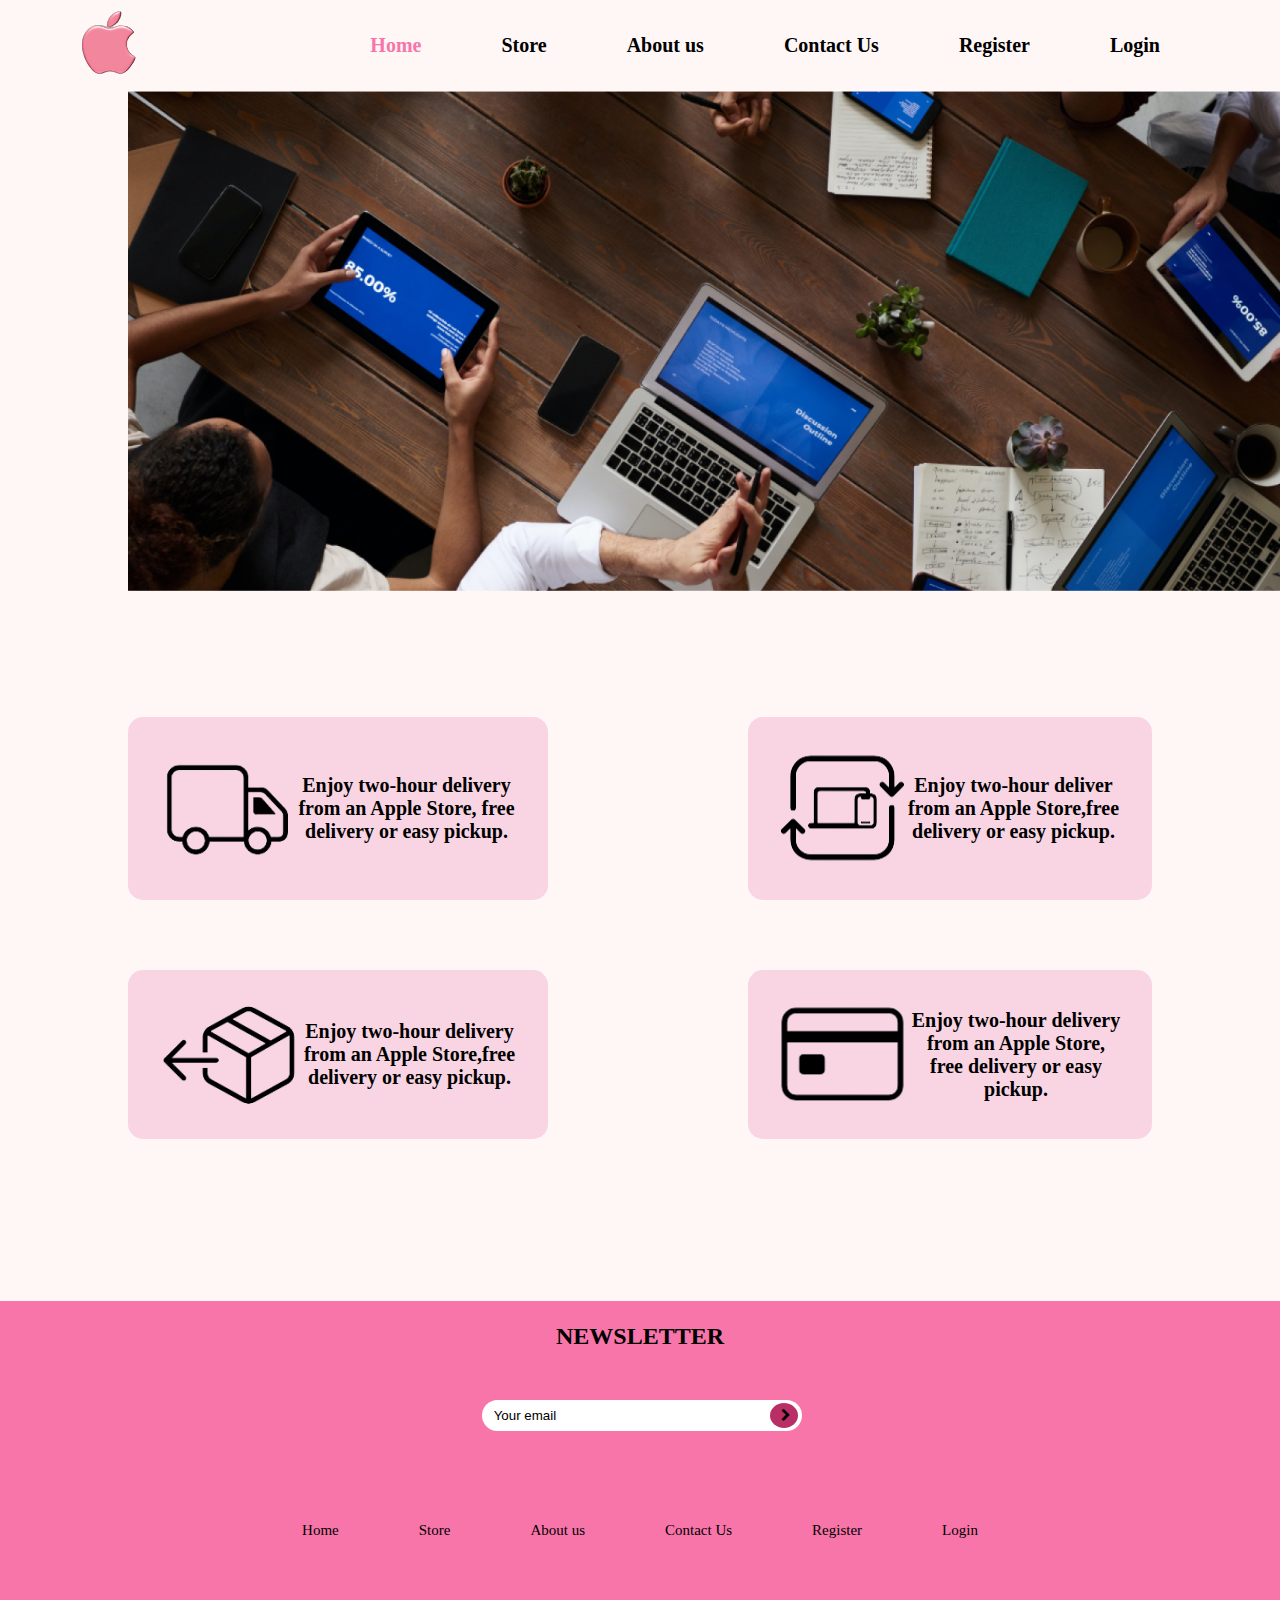
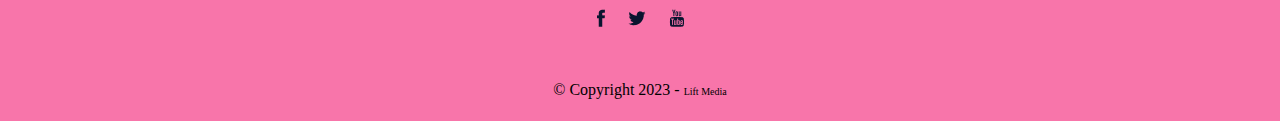
==== aboutus.html @ 432418b4 "created single product page and about us page" ====
<!DOCTYPE html>
<html lang="en">

<head>
    <meta charset="UTF-8">
    <meta name="viewport" content="width=device-width, initial-scale=1.0">
    <link rel="stylesheet" href="style.css">
    <link rel="stylesheet" href="plugins/font-awesome-4.7.0 (1)/font-awesome-4.7.0/css/font-awesome.min.css">
    <title>About Us</title>
</head>

<body>
    <div class="menu">
        <div class="logo">
            <img src="img/logoa-removebg-preview.png" alt="Apple logo">
        </div>
        <div class="linku">
            <ul>

                <li>
                    <a class="active" href="index.html">
                        Home
                    </a>
                </li>

                <li>
                    <a href="store.html">
                        Store
                    </a>
                </li>

                <li>
                    <a href="aboutus.html">
                        About us
                    </a>
                </li>

                <li>
                    <a href="#">
                        Contact Us
                    </a>
                </li>

                <li>
                    <a href="#">
                        Register
                    </a>
                </li>
                <li>
                    <a href="login.html">
                        Login
                    </a>
            </ul>
        </div>


    </div>


    <section class="aboutus_section">
        <div class="container">
            <div class="aboutusbanner">
                <img src="img/blog_1 1.png" alt="photo">
            </div>
            <div class="aboutusbanner">
                <h3></h3>

            </div>
        </div>

    </section>

    <section class="absection">
        <div class="container">
            <div class="abboxes">
                <div class="abbox">
                    <img src="img/icons/1-removebg-preview 1.png" alt="icon">
                    <p>Enjoy two-hour delivery from an Apple Store, free delivery or easy pickup.</p>
                </div>
                <div class="abbox">
                    <img src="img/icons/2-removebg-preview.png" alt="icon">
                    <p>Enjoy two-hour deliver from an Apple Store,free delivery or easy pickup.</p>
                </div>
                <div class="abbox">
                    <img src="img/icons/3-removebg-preview.png" alt="icon">
                    <p>Enjoy two-hour delivery from an Apple Store,free delivery or easy pickup.</p>
                </div>
                <div class="abbox">
                    <img src="img/icons/Screenshot_1-removebg-preview.png" alt="icon">
                    <p>Enjoy two-hour delivery from an Apple Store, free delivery or easy pickup.</p>
                </div>
            </div>
        </div>
    </section>

    <section class="footer_section">
        <div class="container">
            <div class="fcontent">
                <h2>NEWSLETTER</h2>
                <form class="newsletter_form">
                    <input type="text" placeholder="Your email">
                    <button class="end-btn"><i class="fa fa-chevron-right"></i></button>
                </form>

            </div>
        </div>
        <div class="navigation">

            <ul>

                <li>
                    <a class="active" href="#">
                        Home
                    </a>
                </li>

                <li>
                    <a href="store.html">
                        Store
                    </a>
                </li>

                <li>
                    <a href="#">
                        About us
                    </a>
                </li>

                <li>
                    <a href="#">
                        Contact Us
                    </a>
                </li>

                <li>
                    <a href="#">
                        Register
                    </a>
                </li>
                <li>
                    <a href="login.html">
                        Login
                    </a>
            </ul>
        </div>


        </div>

        <div class="footeric">
            <div class="footericon">
                <a href="www.facebook.com">
                    <img src="img/facebook.png" alt="facebook">
                </a>
            </div>
            <div class="footericon">
                <a href="www.twwiter.com">
                    <img src="img/Path.png" alt="twwiter">
                </a>
            </div>
            <div class="footericon">
                <a href="www.youtube.com">
                    <img src="img/Shape.png" alt="youtube">
                </a>
            </div>
        </div>

        <div class="footerc">
            <p>© Copyright 2023 - <Label> Lift Media</Label></p>
        </div>
        </div>
    </section>
</body>

</html>
---- style.css ----
* {
  margin: 0;
  padding: 0;
}

body {
  background-color: #fff6f6;
}

.boxes {
  display: flex;
  background-color: #ffdfdf;
  width: 100%;
  border-radius: 7px;
}

.loginft img {
  height: 400px;
  width: auto;
}

.container {
  width: 80%;
  margin: 0 auto;
}

.box {
  text-align: center;
  margin: auto;
}

.box h2 {
  margin-bottom: 40px;
}

.loginform input {
  border: 1px solid #f875aa;
  border-radius: 4px;
  width: 300px;
  padding: 8px;
  background-color: #ffdfdf;
  margin-top: 15px;
  display: flex;
  flex-direction: column;
}

.loginbuton button {
  border-radius: 4px;
  background-color: #f875aa;
  padding: 9px 30px;
  border: 1px solid #f875aa;
  margin-top: 30px;
}

.Login_section {
  padding-left: 150px;
  padding-right: 150px;
  margin-top: 50px;
}

::placeholder {
  color: black;
}

.menu {
  display: flex;
  justify-content: space-between;
  padding: 10px 80px;
}

.linku {
  display: flex;
  align-items: center;
  justify-content: right;
  width: 100%;
  text-decoration-line: none;
  color: black;
}

.linku ul {
  list-style: none;
  display: flex;
  text-decoration-line: none;
  color: black;
}

.linku a {
  text-decoration-line: none;
  color: black;
  margin-left: 40px;
  margin-right: 40px;
  font-size: 20px;
  font-weight: bold;
}

.linku a.active {
  color: #f875aa;
}

.homee {
  display: flex;
  margin-top: 90px;
}

.homecontent h2 {
  margin-bottom: 40px;
  text-align: left;
  font-size: 40px;
  font-weight: bold;
  font-family: Verdana, Geneva, Tahoma, sans-serif;
}

.homecontent {
  margin-right: 200px;
}

.homelogo img {
  height: 300px;
  width: auto;
  border-radius: 15px;
}

.homecontent p {
  font-size: 22px;
  font-family: "Times New Roman", Times, serif;
  margin-bottom: 30px;
}

.homebuttons .Pink {
  background-color: #f875aa;
  margin-left: 50px;
  padding: 10px 25px;
  border-radius: 4px;
  margin-right: 38px;
  background: transparent;
  border: 1px solid palevioletred;
}

.homebuttons .White {
  background-color: lightcoral;
  border-radius: 4px;
  padding: 10px 25px;
  border-color: #f875aa;
}

.homebuttons a:hover {
  text-decoration: underline;
  background-color: #f875aa;
  transition: 0.4s;
}

.homebanner {
  background-image: linear-gradient(rgba(0, 0, 0, 0.7), rgba(0, 0, 0, 0.7)),
    url(img/bannerfoto.jfif);
  position: relative;
  background-repeat: no-repeat;
  width: 100%;
  height: 400px;
  background-position: center;
  background-size: cover;
  margin-top: 122px;
  background-attachment: fixed;
}

.homebanner p {
  position: absolute;
  top: 50%;
  left: 50%;
  transform: translate(-50%, -50%);
  font-size: 25px;
  color: white;
}

.productboxes {
  display: grid;
  grid-template-columns: repeat(3, minmax(0, 1fr));
  gap: 100px;
}

.productbox {
  background-color: rgb(249, 213, 227);
  padding: 30px;
  margin-top: 40px;
  border-radius: 20px;
}
.productbox img {
  width: 100%;
  height: 150px;
  object-fit: contain;
}

.producttitle h3 {
  margin-top: 122px;
}

.producttitle {
  display: flex;
}
.producttitle .pinkt {
  color: #f875aa;
}

.pinkp {
  margin-bottom: 8px;
  color: #f875aa;
  margin-top: 20px;
}

.price {
  margin-top: 40px;
  margin-bottom: 15px;
}

.productbox a {
  text-decoration: none;
  color: unset;
}

.abcontent {
  margin-top: 122px;
}

.abboxes {
  display: grid;
  grid-template-columns: auto auto;
  justify-content: space-between;
  gap: 30px 200px;
}

.abbox {
  background-color: rgb(249, 213, 227);
  margin-bottom: 40px;
  border-radius: 15px;
  padding: 30px;
  display: flex;
  text-align: center;
  align-items: center;
}

.abcon {
  color: #f875aa;
  margin-bottom: 40px;
}

.abcontent {
  display: flex;
}

.abbox p {
  font-size: 20px;
  font-weight: bold;
}

.applesc_photo img {
  width: auto;
  height: 300px;
}

.applesc_container h2 {
  margin-top: 122px;
  margin-bottom: 25px;
}

.applesc_container p {
  font-size: 18px;
  margin-bottom: 25px;
}

.applesc_container {
  text-align: center;
}

.applesc_photo {
  text-align: center;
}

.ct_form input,
textarea {
  border: 1px solid #ba2e66;
  border-radius: 4px;
  width: 300px;
  padding: 8px;
  background-color: #fbf6f6;
  margin-top: 15px;
  display: flex;
  flex-direction: column;
}

.contact_form_icon {
  display: flex;
  justify-content: space-around;
}

.icon_box {
  display: flex;
  align-items: center;
  justify-content: right;
  margin-bottom: 23px;
}

.icon i {
  font-size: 32px;
  color: #f875aa;
}

.icon_info {
  margin-left: 27px;
}

.icon_info a {
  color: rgb(226, 152, 152);
}

.icon_info h3 {
  color: rgb(236, 79, 79);
}

.contactcc h3 {
  margin-top: 122px;
  margin-bottom: 70px;
  text-align: center;
}

.ct_form button {
  background-color: #f36ba1;
  margin-left: 50px;
  padding: 10px 46px;
  border-radius: 4px;
  margin-top: 35px;
  border: 1px solid palevioletred;
  float: right;
}

.fcontent {
  text-align: center;
}

.fcontent button {
  border-radius: 50%;
  background-color: #ba2e66;
  border: none;
  margin-left: -36px;
  cursor: pointer;
}

.fcontent h2 {
  margin-bottom: 50px;
}
.fa-chevron-right:before {
  text-align: center;
  padding: 18px 11px;
}

i.fa.fa-chevron-right {
  height: 25px;
  width: 28px;
  line-height: 25px;
}

.newsletter_form {
  margin: 0 auto;
}
.newsletter_form input {
  width: 30%;
  border-radius: 80px;
  padding: 8px 12px;
  border: none;
}

.footer_section {
  background-color: #f875aa;
  padding: 22px;
  margin-top: 122px;
}

.navigation {
  display: flex;
  justify-content: center;
}

.navigation ul {
  list-style: none;
  display: flex;
  text-decoration-line: none;
  color: black;
  margin-top: 90px;
}

.navigation a {
  text-decoration-line: none;
  color: black;
  margin-left: 40px;
  margin-right: 40px;
  font-size: 15px;
}

.footeric {
  display: flex;
  margin-top: 70px;
  justify-content: center;
  gap: 23px;
  align-items: center;
}

.footerc label {
  font-size: 10px;
}

.footerc {
  text-align: center;
  margin-top: 50px;
}

.aboutusbanner img {
  width: auto;
  height: 500px;
  margin-bottom: 122px;
}

.singleproduct_stuf {
  display: flex;
  align-items: center;
  justify-content: center;
  gap: 150px;
  margin-top: 80px;
}

.singleproduct_con {
  display: flex;
  justify-content: space-between;
}
.spcon {
  font-size: 21px;
}

.sncon {
  font-size: 20px;
  font-weight: bold;
}

hr {
  margin-bottom: 15px;
}

.singleproduct_ph {
  display: flex;
}

.singlecon h1 {
  font-weight: bold;
  margin-bottom: 40px;
  font-size: 37px;
}

.singleproduct_ph img {
  width: auto;
  height: 300px;
}

.storebanner {
  background-image: linear-gradient(rgba(0, 0, 0, 0.7), rgba(0, 0, 0, 0.7)),
    url(img/R304.jfif);
  position: relative;
  background-repeat: no-repeat;
  width: 100%;
  height: 400px;
  background-position: center;
  background-size: cover;

  background-attachment: fixed;
}

.prodsn {
  font-weight: bold;
  font-size: 22px;
}

.slide_img {
  display: none;
}

.slider{
  position: relative;
}
.next{
  position: absolute;
  top: 50%;
  right: 31px;
  color: white;
  font-size: 20px;
  cursor: pointer;
  background-color: rgb(236, 79, 79);
  border-radius: 50%;
  padding: 0px;
  width: 24px;
  height: 24px;
  text-align: center;
  line-height: 25px;
}
.prev{
  position: absolute;
  top: 50%;
  left: 31px;
  color: white;
  font-size: 20px;
  cursor: pointer;
  background-color: rgb(236, 79, 79);
  border-radius: 50%;
  padding: 0px;
  width: 24px;
  height: 24px;
  text-align: center;
  line-height: 25px;
}

.slide_img img{
  width: 100%;
  height: 350px;
  object-fit: contain;
}

.singleproductconbox, .slider{
  width: 50%;
}
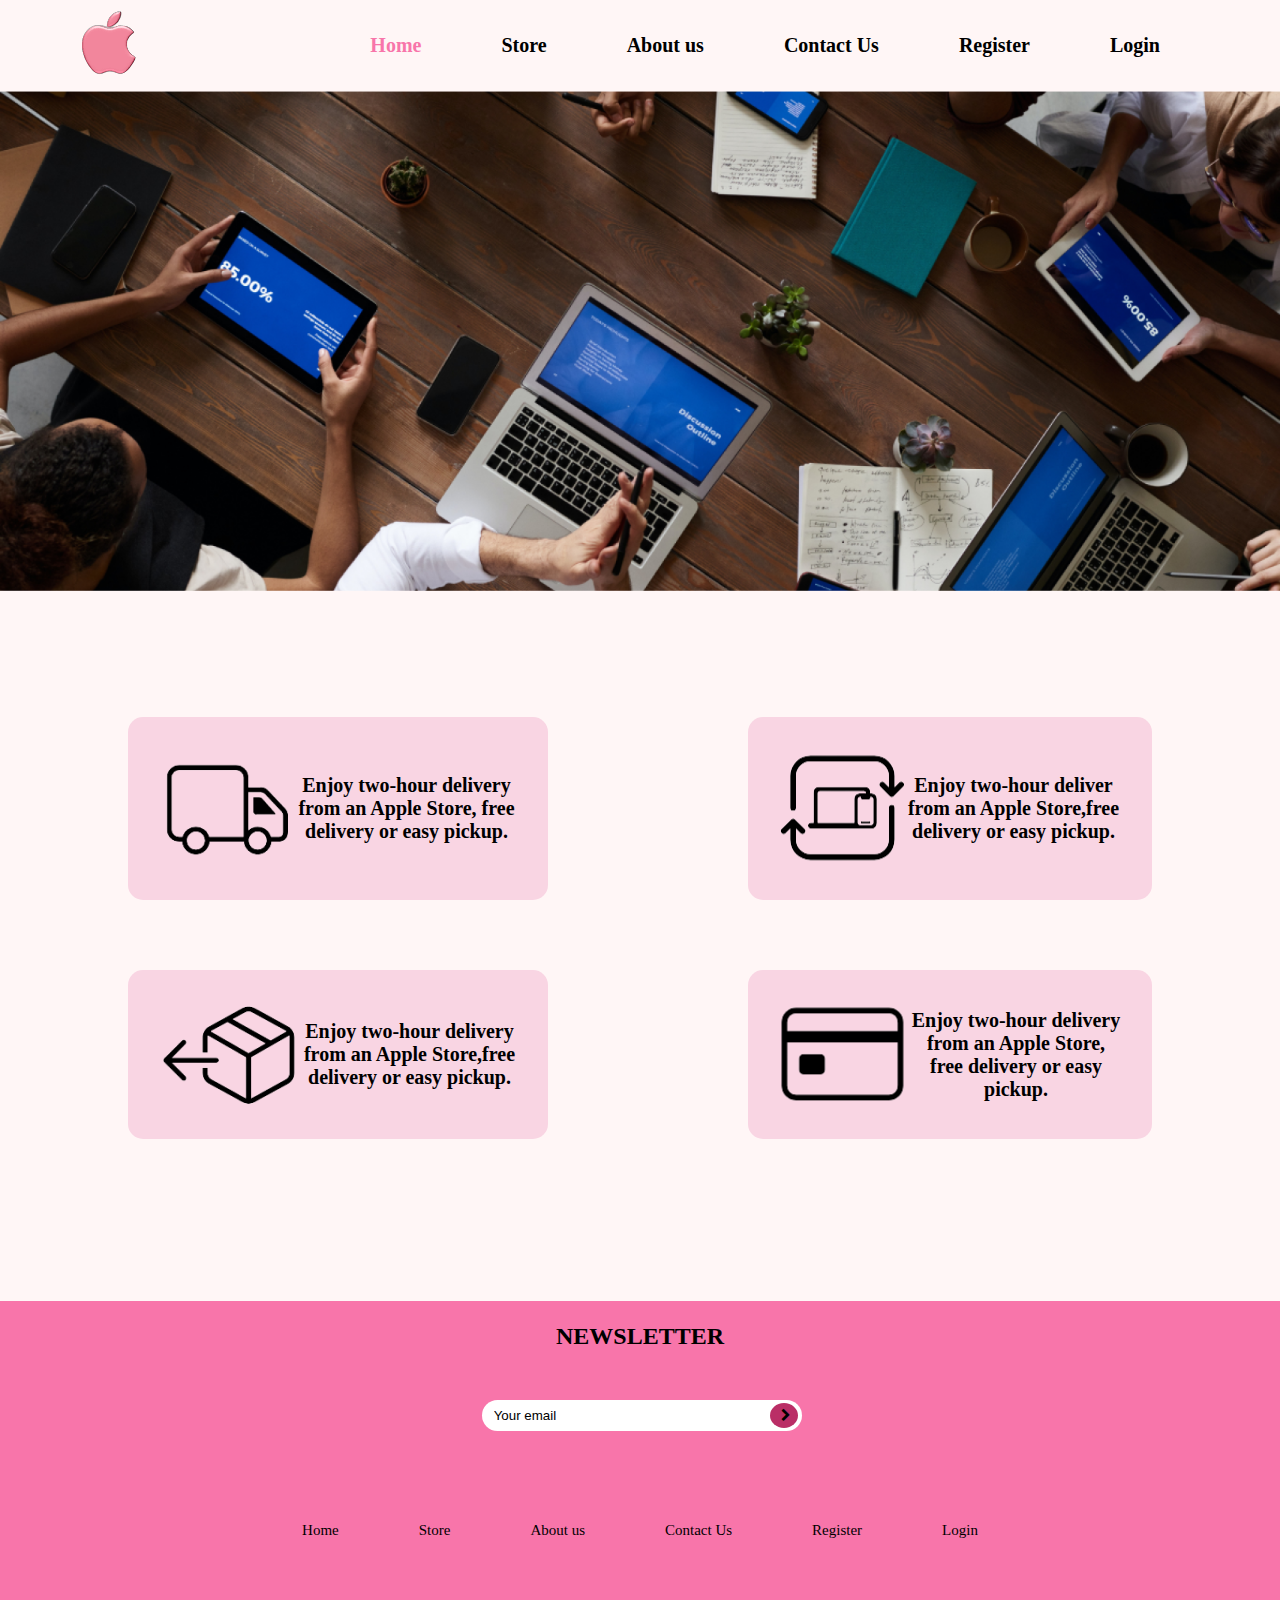
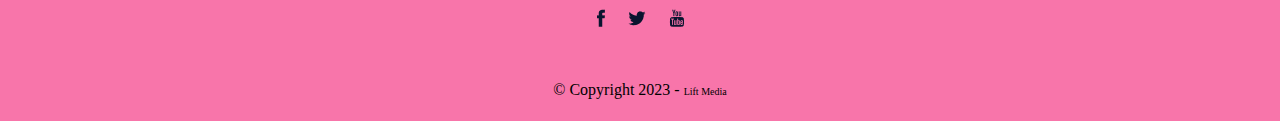
==== commit 0d0ba7a8: "made some small changes" ====
--- a/aboutus.html
+++ b/aboutus.html
@@ -58,10 +58,11 @@
 
 
     <section class="aboutus_section">
+        <div class="aboutusbanner">
+            <img src="img/blog_1 1.png" alt="photo">
+        </div>
         <div class="container">
-            <div class="aboutusbanner">
-                <img src="img/blog_1 1.png" alt="photo">
-            </div>
+           
             <div class="aboutusbanner">
                 <h3></h3>
 
--- a/style.css
+++ b/style.css
@@ -128,10 +128,8 @@
 
 .homebuttons .Pink {
   background-color: #f875aa;
-  margin-left: 50px;
   padding: 10px 25px;
   border-radius: 4px;
-  margin-right: 38px;
   background: transparent;
   border: 1px solid palevioletred;
 }
@@ -466,7 +464,6 @@
   height: 400px;
   background-position: center;
   background-size: cover;
-
   background-attachment: fixed;
 }
 
@@ -479,10 +476,10 @@
   display: none;
 }
 
-.slider{
+.slider {
   position: relative;
 }
-.next{
+.next {
   position: absolute;
   top: 50%;
   right: 31px;
@@ -497,7 +494,7 @@
   text-align: center;
   line-height: 25px;
 }
-.prev{
+.prev {
   position: absolute;
   top: 50%;
   left: 31px;
@@ -513,12 +510,33 @@
   line-height: 25px;
 }
 
-.slide_img img{
+.slide_img img {
   width: 100%;
   height: 350px;
   object-fit: contain;
 }
 
-.singleproductconbox, .slider{
+.singleproductconbox,
+.slider {
   width: 50%;
+}
+.singleproduct_button {
+  float: right;
+  margin-top: 30px;
+}
+.singleproduct_button a{
+  padding: 10px 25px;
+  border-radius: 4px;
+  background: #f36ba1aa;
+  border: 1px solid palevioletred;
+  cursor: pointer;
+  transition: 0.4s;
+}
+
+.singleproduct_button a:hover{
+  background: #f36ba1;
+}
+
+.aboutusbanner img{
+  width: 100%;
 }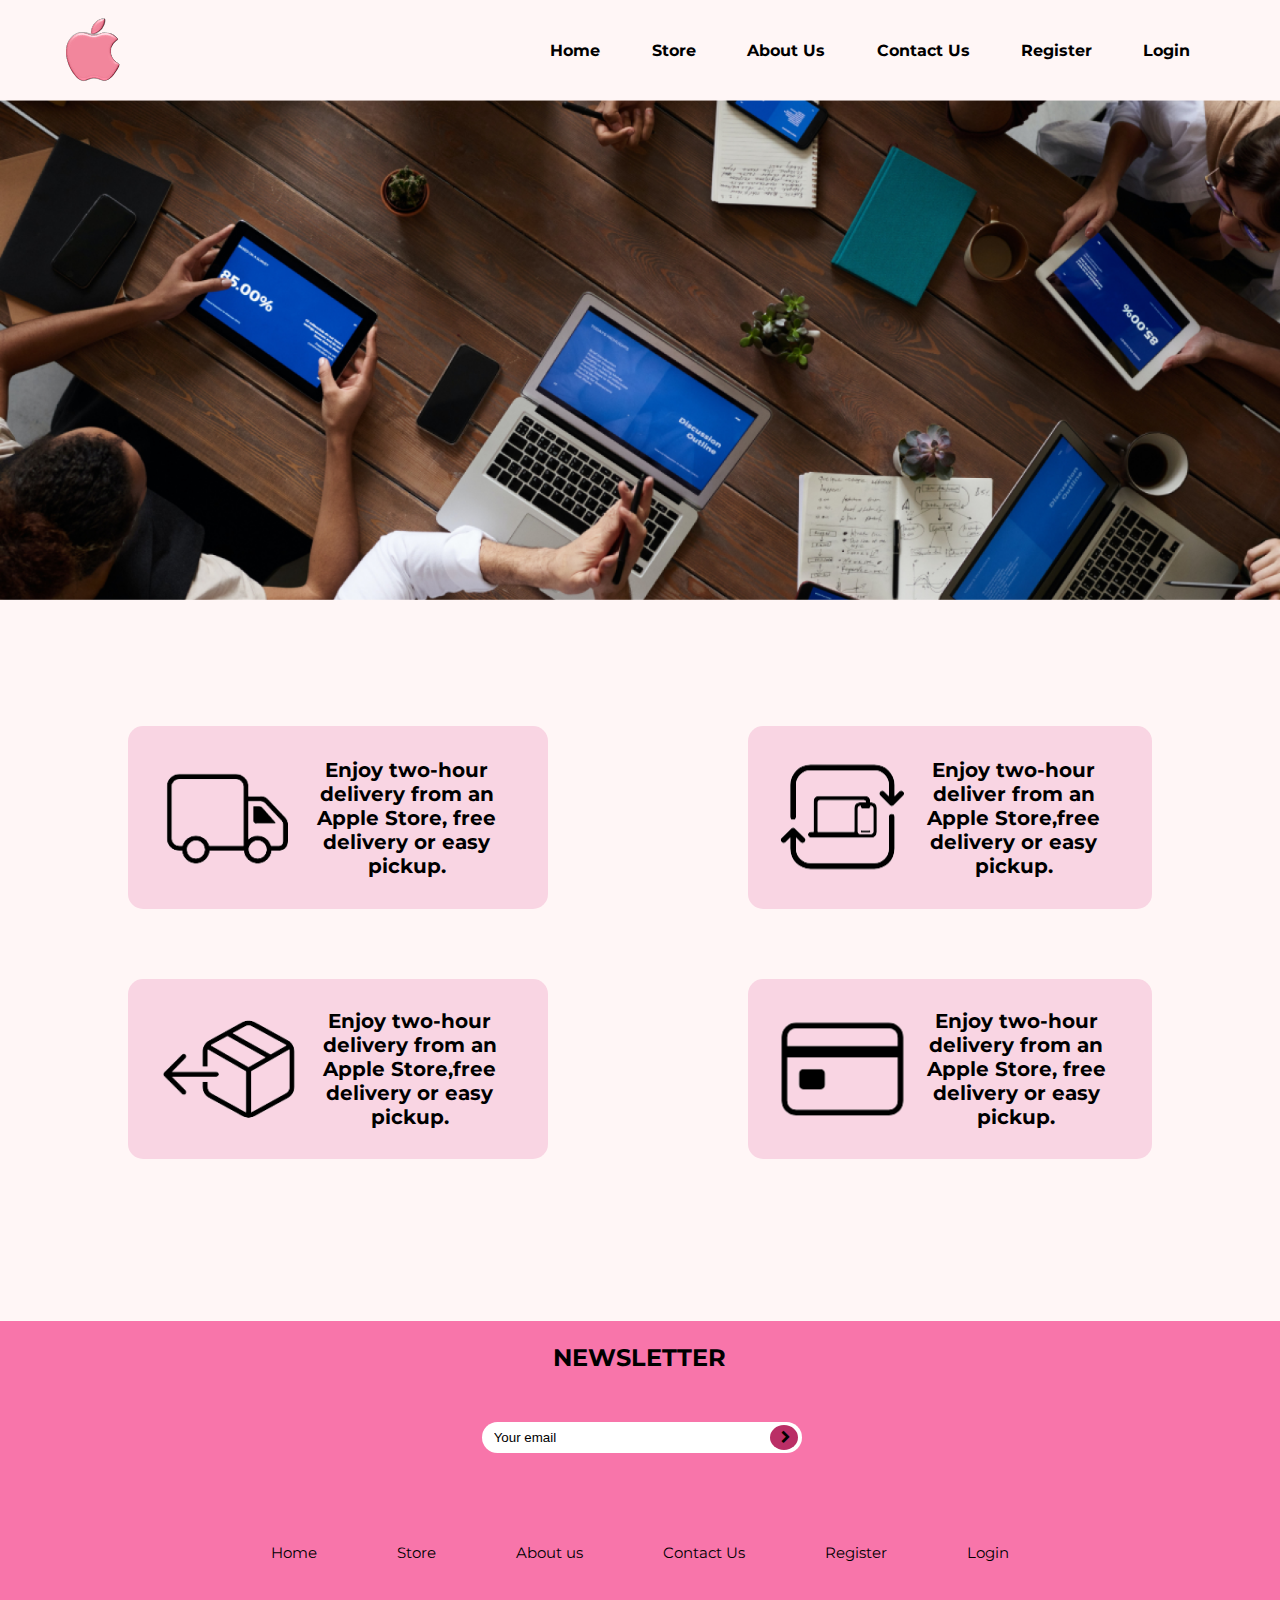
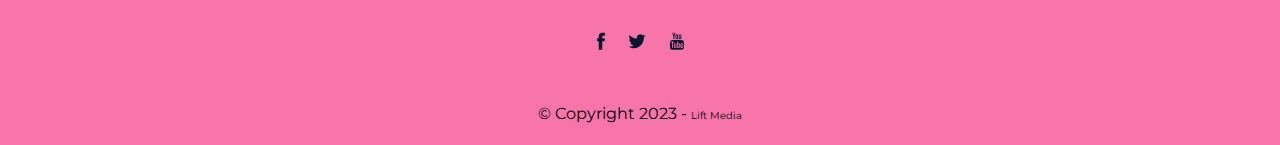
==== commit 5fc9d169: "more changes" ====
--- a/aboutus.html
+++ b/aboutus.html
@@ -10,51 +10,29 @@
 </head>
 
 <body>
-    <div class="menu">
-        <div class="logo">
-            <img src="img/logoa-removebg-preview.png" alt="Apple logo">
-        </div>
-        <div class="linku">
-            <ul>
-
-                <li>
-                    <a class="active" href="index.html">
-                        Home
-                    </a>
-                </li>
-
-                <li>
-                    <a href="store.html">
-                        Store
-                    </a>
-                </li>
-
-                <li>
-                    <a href="aboutus.html">
-                        About us
-                    </a>
-                </li>
-
-                <li>
-                    <a href="#">
-                        Contact Us
-                    </a>
-                </li>
-
-                <li>
-                    <a href="#">
-                        Register
-                    </a>
-                </li>
-                <li>
-                    <a href="login.html">
-                        Login
-                    </a>
-            </ul>
-        </div>
+    <nav class="underline_nav">
+        <input id="nav-toggle" type="checkbox">
+        <a href="index.html">
+            <div class="logo">
+                <img src="img/logoa-removebg-preview.png" alt="Apple logo">
+            </div>
+        </a>
+        <ul class="links">
+            <li><a href="index.html">Home</a></li>
+            <li><a href="store.html">Store</a></li>
+            <li><a href="aboutus.html">About Us</a></li>
+            <li><a href="contactus.html">Contact Us</a></li>
+            <li><a href="register.html">Register</a></li>
+            <li><a href="login.html">Login</a></li>
+        </ul>
 
 
-    </div>
+        <label for="nav-toggle" class="icon-burger">
+            <div class="line"></div>
+            <div class="line"></div>
+            <div class="line"></div>
+        </label>
+    </nav>
 
 
     <section class="aboutus_section">
--- a/style.css
+++ b/style.css
@@ -1,3 +1,4 @@
+@import url("https://fonts.googleapis.com/css2?family=Montserrat&display=swap");
 * {
   margin: 0;
   padding: 0;
@@ -5,6 +6,7 @@
 
 body {
   background-color: #fff6f6;
+  font-family: "Montserrat", sans-serif;
 }
 
 .boxes {
@@ -62,7 +64,105 @@
   color: black;
 }
 
-.menu {
+
+nav .logo a{
+  color: black ;
+  text-decoration: none;
+}
+nav .logo a:hover{
+  color: #272a2d !important;
+  text-decoration: none;
+}
+
+nav {
+    /* position: fixed; */
+    z-index: 10;
+    left: 0;
+    right: 0;
+    top: 0;
+    font-family: 'Montserrat', sans-serif;
+    padding: 0 5%;
+  height: 100px;
+  background-color: transparent;
+}
+nav .logo {
+    float: left;
+    width: 40%;
+    height: 100%;
+    display: flex;
+    align-items: center;
+    font-size: 24px;
+  color: #f5cb5c !important;
+  text-decoration: none;
+  /* margin-top: 2%; */
+}
+nav .logo strong{
+  margin-left: 6px;
+}
+nav .links {
+    float: right;
+    padding: 0;
+    margin: 0;
+    width: 60%;
+    height: 100%;
+    display: flex;
+    justify-content: space-around;
+    align-items: center;
+}
+nav .links li {
+    list-style: none;
+}
+nav .links a {
+    display: block;
+    padding: 1em;
+    font-size: 16px;
+    font-weight: bold;
+    color: black;
+    text-decoration: none;
+}
+#nav-toggle {
+    position: absolute;
+    top: -100px;
+}
+nav .icon-burger {
+    display: none;
+    position: absolute;
+    right: 5%;
+    top: 50%;
+    transform: translateY(-50%);
+}
+nav .icon-burger .line {
+    width: 30px;
+    height: 5px;
+    background-color: #e5e5e5;
+    margin: 5px;
+    border-radius: 3px;
+    transition: all .3s ease-in-out;
+}
+
+/* Line Under In Hover */
+nav.underline_nav ul li a {
+  position: relative;
+}
+nav.underline_nav ul li a:after {
+  position: absolute;
+  bottom: 0;
+  left: 0;
+  right: 0;
+  margin: auto;
+  width: 0%;
+  content: '.';
+  color: transparent;
+  background: #aaa;
+  height: 1px;
+}
+nav.underline_nav ul li a:hover:after {
+  width: 100%;
+}
+
+
+
+/* .menu {
   display: flex;
   justify-content: space-between;
   padding: 10px 80px;
@@ -95,7 +195,7 @@
 
 .linku a.active {
   color: #f875aa;
-}
+} */
 
 .homee {
   display: flex;
@@ -107,7 +207,6 @@
   text-align: left;
   font-size: 40px;
   font-weight: bold;
-  font-family: Verdana, Geneva, Tahoma, sans-serif;
 }
 
 .homecontent {
@@ -122,7 +221,6 @@
 
 .homecontent p {
   font-size: 22px;
-  font-family: "Times New Roman", Times, serif;
   margin-bottom: 30px;
 }
 
@@ -524,7 +622,7 @@
   float: right;
   margin-top: 30px;
 }
-.singleproduct_button a{
+.singleproduct_button a {
   padding: 10px 25px;
   border-radius: 4px;
   background: #f36ba1aa;
@@ -533,10 +631,254 @@
   transition: 0.4s;
 }
 
-.singleproduct_button a:hover{
+.singleproduct_button a:hover {
   background: #f36ba1;
 }
 
-.aboutusbanner img{
+.aboutusbanner img {
   width: 100%;
-}+}
+
+@media screen and (max-width: 768px) {
+
+  nav .logo {
+    float: none;
+    width: auto;
+    justify-content: center;
+  }
+  nav .links {
+    float: none;
+    position: fixed;
+    z-index: 9;
+    left: 0;
+    right: 0;
+    top: 100px;
+    bottom: 100%;
+    width: auto;
+    height: auto;
+    flex-direction: column;
+    justify-content: space-evenly;
+    background-color: rgba(0,0,0,.8);
+    overflow: hidden;
+    box-sizing: border-box;
+    transition: all .5s ease-in-out;
+  }
+  nav .links a {
+    font-size: 20px;
+    padding-bottom: 10px;
+  }
+  nav :checked ~ .links {
+    bottom: 0%;
+  }
+  nav .icon-burger {
+    display: block;
+  }
+  nav :checked ~ .icon-burger .line:nth-child(1) {
+    transform: translateY(10px) rotate(225deg);
+  }
+  nav :checked ~ .icon-burger .line:nth-child(3) {
+    transform: translateY(-10px) rotate(-225deg); 
+  }
+  nav :checked ~ .icon-burger .line:nth-child(2) {
+    opacity: 0;
+  }
+
+  .homee {
+    flex-direction: column;
+  }
+
+  .homecontent {
+    margin-right: 0;
+  }
+
+  .homebuttons .Pink {
+    padding: 10px 18px;
+  }
+
+  .homelogo img {
+    width: 100%;
+    height: auto;
+    margin-top: 30px;
+  }
+
+  .homebanner p {
+    transform: translateY(-50%);
+    left: 0;
+    font-size: 16px;
+    padding: 0 20px;
+  }
+
+  .homebanner {
+    height: 300px;
+    margin-top: 50px;
+  }
+
+  .producttitle h3 {
+    font-size: 14px;
+    margin-top: 50px;
+  }
+
+  .productboxes {
+    grid-template-columns: auto;
+    gap: 0;
+  }
+
+  .abcontent h3 {
+    font-size: 12px;
+    margin-top: 50px;
+  }
+
+  .container {
+    width: 90%;
+  }
+
+  .abboxes {
+    grid-template-columns: auto;
+    gap: 0;
+  }
+
+  .abbox p {
+    font-size: 16px;
+    margin-top: 50px;
+  }
+
+  .abcontent {
+    margin-top: 50px;
+  }
+
+  .applesc_container h2 {
+    margin-top: 50px;
+  }
+
+  .footer_section {
+    margin-top: 50px;
+  }
+
+  .applesc_photo img {
+    width: 100%;
+    height: auto;
+    margin-top: 50px;
+  }
+
+  .contactcc h3 {
+    margin-top: 50px;
+  }
+
+  .contact_form_icon {
+    flex-direction: column;
+  }
+
+  .icon_box {
+    justify-content: left;
+  }
+
+  .newsletter_form input {
+    width: 80%;
+  }
+
+  .navigation ul {
+    flex-direction: column;
+    justify-content: center;
+    margin-top: 50px;
+  }
+
+  .homecontent h2 {
+    font-size: 29px;
+  }
+
+  .homecontent p {
+    font-size: 18px;
+  }
+
+  .Login_section {
+    padding-left: 0;
+    padding-right: 0;
+  }
+
+  .boxes {
+    flex-direction: column;
+    padding-bottom: 20px;
+  }
+
+  .loginft img {
+    width: 100%;
+    height: auto;
+    margin-bottom: 30px;
+  }
+
+  .aboutusbanner img {
+    height: auto;
+  }
+
+  .storebanner {
+    height: 300px;
+  }
+
+  .singleproduct_stuf {
+    flex-direction: column;
+    gap: 0;
+  }
+
+  .next {
+    right: -29px;
+  }
+
+  .prev {
+    left: -29px;
+  }
+
+  .singlecon h1 {
+    font-size: 30px;
+  }
+
+  .singleproductconbox,
+  .slider {
+    width: unset;
+  }
+
+
+  }
+
+  /* Full-width input fields */
+ .register_form input[type=text], .register_form input[type=password] {
+    width: 100%;
+    padding: 15px;
+    margin: 5px 0 22px 0;
+    display: inline-block;
+    border: none;
+    background: #f1f1f1;
+  }
+  
+  .register_form input[type=text]:focus, .register_form input[type=password]:focus {
+    background-color: #ddd;
+    outline: none;
+  }
+  
+  /* Overwrite default styles of hr */
+  hr {
+    border: 1px solid #f1f1f1;
+    margin-bottom: 25px;
+  }
+  
+  /* Set a style for the submit/register button */
+  .registerbtn {
+    background-color: #04AA6D;
+    color: white;
+    padding: 16px 20px;
+    margin: 8px 0;
+    border: none;
+    cursor: pointer;
+    width: 100%;
+    opacity: 0.9;
+  }
+  
+  .registerbtn:hover {
+    opacity:1;
+  }
+  
+  
+  /* Set a grey background color and center the text of the "sign in" section */
+  .signin {
+    background-color: #f1f1f1;
+    text-align: center;
+  }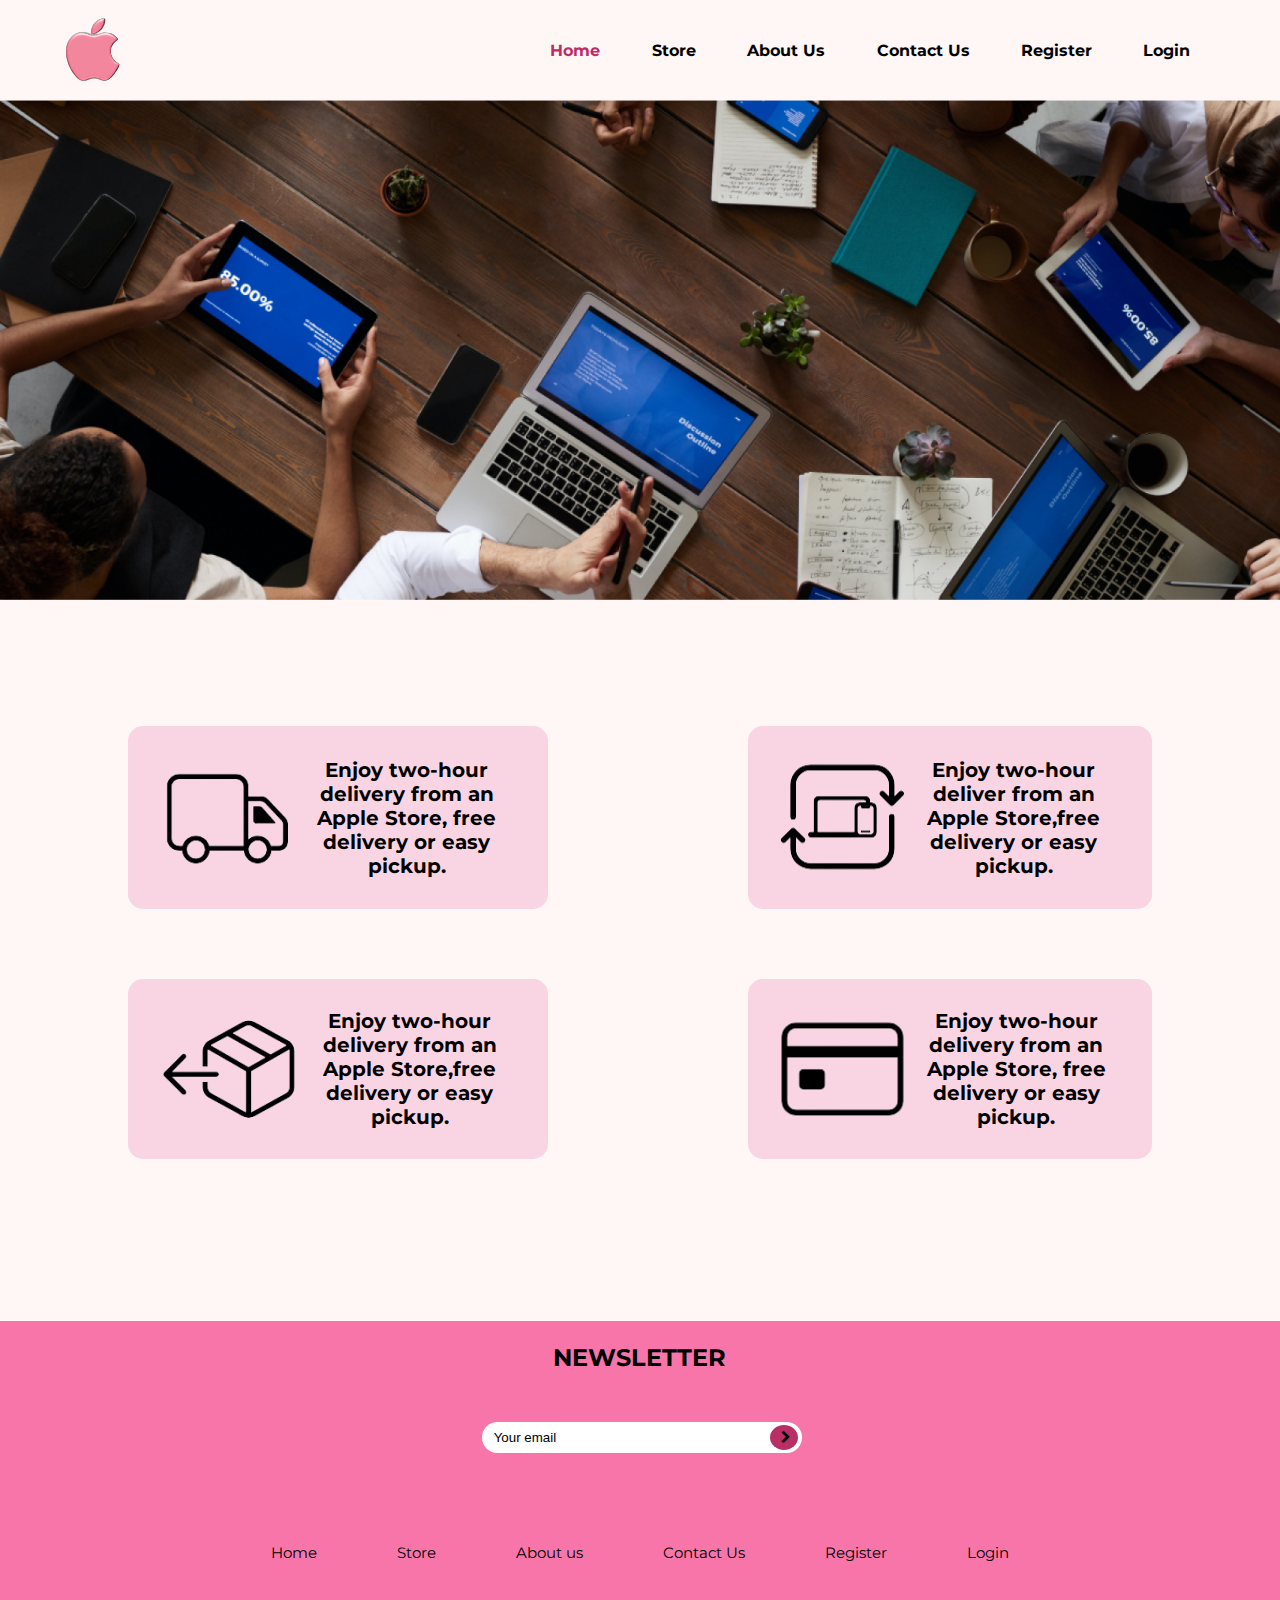
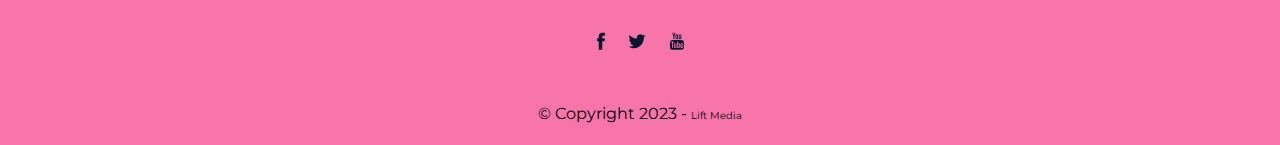
==== commit 0c58cf8f: "made some changes" ====
--- a/aboutus.html
+++ b/aboutus.html
@@ -18,7 +18,7 @@
             </div>
         </a>
         <ul class="links">
-            <li><a href="index.html">Home</a></li>
+            <li><a class="active" href="index.html">Home</a></li>
             <li><a href="store.html">Store</a></li>
             <li><a href="aboutus.html">About Us</a></li>
             <li><a href="contactus.html">Contact Us</a></li>
--- a/style.css
+++ b/style.css
@@ -75,26 +75,24 @@
 }
 
 nav {
-    /* position: fixed; */
-    z-index: 10;
-    left: 0;
-    right: 0;
-    top: 0;
-    font-family: 'Montserrat', sans-serif;
-    padding: 0 5%;
+  z-index: 10;
+  left: 0;
+  right: 0;
+  top: 0;
+  padding: 0 5%;
   height: 100px;
   background-color: transparent;
 }
 nav .logo {
-    float: left;
-    width: 40%;
-    height: 100%;
-    display: flex;
-    align-items: center;
-    font-size: 24px;
+  float: left;
+   width: 40%;
+  height: 100%;
+  display: flex;
+  align-items: center;
+  font-size: 24px;
   color: #f5cb5c !important;
   text-decoration: none;
-  /* margin-top: 2%; */
+  
 }
 nav .logo strong{
   margin-left: 6px;
@@ -128,19 +126,18 @@
     display: none;
     position: absolute;
     right: 5%;
-    top: 50%;
-    transform: translateY(-50%);
+    top: 5%;
 }
 nav .icon-burger .line {
     width: 30px;
     height: 5px;
-    background-color: #e5e5e5;
+    background-color: #f36ba1;
     margin: 5px;
     border-radius: 3px;
     transition: all .3s ease-in-out;
 }
 
-/* Line Under In Hover */
+
 nav.underline_nav ul li a {
   position: relative;
 }
@@ -639,6 +636,29 @@
   width: 100%;
 }
 
+.contactusbanner{
+  background-image: linear-gradient(rgba(0, 0, 0, 0.7), rgba(0, 0, 0, 0.7)), url(img/contactus.jpg);
+position: relative;
+background-repeat: no-repeat;
+width: 100%;
+height: 400px;
+background-position: center;
+background-size: cover;
+background-attachment: fixed;
+
+}
+
+.links a.active{
+  color: #ba2e66;
+}
+
+fieldset{
+  padding: 30px;
+  margin-top: 50px;
+}
+
+
+
 @media screen and (max-width: 768px) {
 
   nav .logo {
@@ -658,7 +678,7 @@
     height: auto;
     flex-direction: column;
     justify-content: space-evenly;
-    background-color: rgba(0,0,0,.8);
+    background-color: rgba(0,0,0,.9);
     overflow: hidden;
     box-sizing: border-box;
     transition: all .5s ease-in-out;
@@ -666,9 +686,13 @@
   nav .links a {
     font-size: 20px;
     padding-bottom: 10px;
+    color: white;
   }
   nav :checked ~ .links {
     bottom: 0%;
+  }
+  .nav .icon-burger .line{
+    background-color: #f36ba1 !important;
   }
   nav .icon-burger {
     display: block;
@@ -731,6 +755,7 @@
   .container {
     width: 90%;
   }
+  
 
   .abboxes {
     grid-template-columns: auto;
@@ -836,11 +861,10 @@
     width: unset;
   }
 
-
-  }
-
-  /* Full-width input fields */
- .register_form input[type=text], .register_form input[type=password] {
+  }
+  
+  
+  input[type=text].register_email , input[type=password].register_email {
     width: 100%;
     padding: 15px;
     margin: 5px 0 22px 0;
@@ -849,20 +873,20 @@
     background: #f1f1f1;
   }
   
-  .register_form input[type=text]:focus, .register_form input[type=password]:focus {
+  input[type=text]:focus.register_email, input[type=password]:focus.register_email {
     background-color: #ddd;
     outline: none;
   }
   
-  /* Overwrite default styles of hr */
+  
   hr {
     border: 1px solid #f1f1f1;
     margin-bottom: 25px;
   }
   
-  /* Set a style for the submit/register button */
+ 
   .registerbtn {
-    background-color: #04AA6D;
+    background-color: #aa045f;
     color: white;
     padding: 16px 20px;
     margin: 8px 0;
@@ -872,13 +896,6 @@
     opacity: 0.9;
   }
   
-  .registerbtn:hover {
-    opacity:1;
-  }
-  
-  
-  /* Set a grey background color and center the text of the "sign in" section */
-  .signin {
-    background-color: #f1f1f1;
-    text-align: center;
-  }+  
+  
+ 
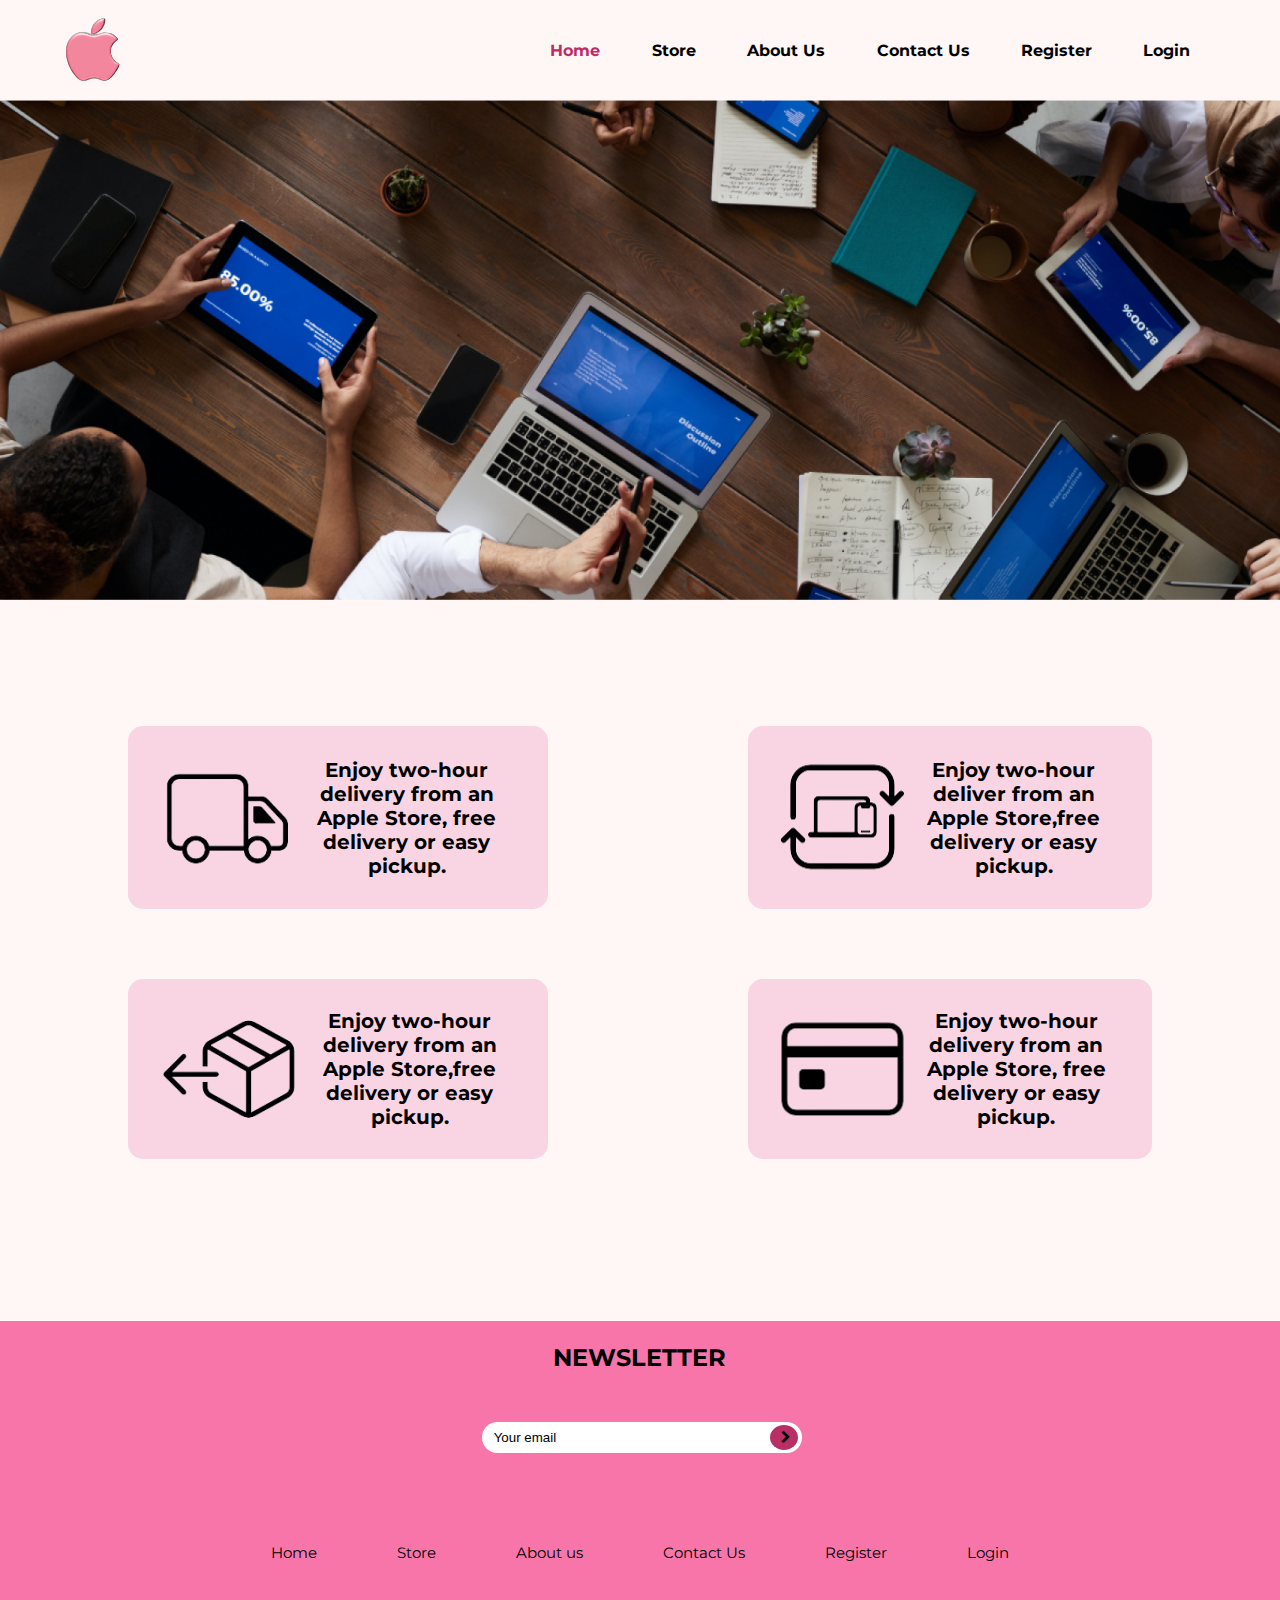
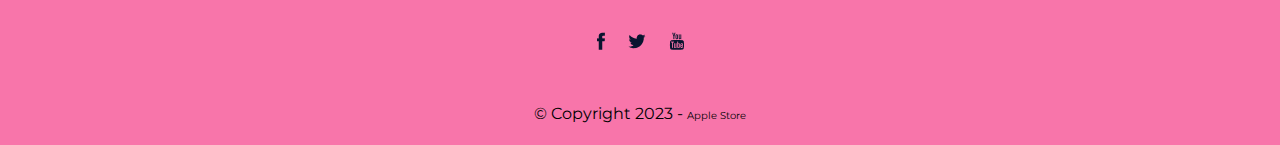
==== commit 996512ea: "added register validation" ====
--- a/aboutus.html
+++ b/aboutus.html
@@ -145,7 +145,7 @@
         </div>
 
         <div class="footerc">
-            <p>© Copyright 2023 - <Label> Lift Media</Label></p>
+            <p>© Copyright 2023 - <Label> Apple Store</Label></p>
         </div>
         </div>
     </section>
--- a/style.css
+++ b/style.css
@@ -41,7 +41,7 @@
   width: 300px;
   padding: 8px;
   background-color: #ffdfdf;
-  margin-top: 15px;
+  margin-bottom: 15px;
   display: flex;
   flex-direction: column;
 }
@@ -64,12 +64,11 @@
   color: black;
 }
 
-
-nav .logo a{
-  color: black ;
+nav .logo a {
+  color: black;
   text-decoration: none;
 }
-nav .logo a:hover{
+nav .logo a:hover {
   color: #272a2d !important;
   text-decoration: none;
 }
@@ -85,58 +84,56 @@
 }
 nav .logo {
   float: left;
-   width: 40%;
+  width: 40%;
   height: 100%;
   display: flex;
   align-items: center;
   font-size: 24px;
   color: #f5cb5c !important;
   text-decoration: none;
-  
-}
-nav .logo strong{
+}
+nav .logo strong {
   margin-left: 6px;
 }
 nav .links {
-    float: right;
-    padding: 0;
-    margin: 0;
-    width: 60%;
-    height: 100%;
-    display: flex;
-    justify-content: space-around;
-    align-items: center;
+  float: right;
+  padding: 0;
+  margin: 0;
+  width: 60%;
+  height: 100%;
+  display: flex;
+  justify-content: space-around;
+  align-items: center;
 }
 nav .links li {
-    list-style: none;
+  list-style: none;
 }
 nav .links a {
-    display: block;
-    padding: 1em;
-    font-size: 16px;
-    font-weight: bold;
-    color: black;
-    text-decoration: none;
+  display: block;
+  padding: 1em;
+  font-size: 16px;
+  font-weight: bold;
+  color: black;
+  text-decoration: none;
 }
 #nav-toggle {
-    position: absolute;
-    top: -100px;
+  position: absolute;
+  top: -100px;
 }
 nav .icon-burger {
-    display: none;
-    position: absolute;
-    right: 5%;
-    top: 5%;
+  display: none;
+  position: absolute;
+  right: 5%;
+  top: 5%;
 }
 nav .icon-burger .line {
-    width: 30px;
-    height: 5px;
-    background-color: #f36ba1;
-    margin: 5px;
-    border-radius: 3px;
-    transition: all .3s ease-in-out;
-}
-
+  width: 30px;
+  height: 5px;
+  background-color: #f36ba1;
+  margin: 5px;
+  border-radius: 3px;
+  transition: all 0.3s ease-in-out;
+}
 
 nav.underline_nav ul li a {
   position: relative;
@@ -148,7 +145,7 @@
   right: 0;
   margin: auto;
   width: 0%;
-  content: '.';
+  content: ".";
   color: transparent;
   background: #aaa;
   height: 1px;
@@ -156,8 +153,6 @@
 nav.underline_nav ul li a:hover:after {
   width: 100%;
 }
-
-
 
 /* .menu {
   display: flex;
@@ -636,31 +631,29 @@
   width: 100%;
 }
 
-.contactusbanner{
-  background-image: linear-gradient(rgba(0, 0, 0, 0.7), rgba(0, 0, 0, 0.7)), url(img/contactus.jpg);
-position: relative;
-background-repeat: no-repeat;
-width: 100%;
-height: 400px;
-background-position: center;
-background-size: cover;
-background-attachment: fixed;
-
-}
-
-.links a.active{
+.contactusbanner {
+  background-image: linear-gradient(rgba(0, 0, 0, 0.7), rgba(0, 0, 0, 0.7)),
+    url(img/contactus.jpg);
+  position: relative;
+  background-repeat: no-repeat;
+  width: 100%;
+  height: 400px;
+  background-position: center;
+  background-size: cover;
+  background-attachment: fixed;
+}
+
+.links a.active {
   color: #ba2e66;
 }
 
-fieldset{
+fieldset {
   padding: 30px;
   margin-top: 50px;
-}
-
-
+  border-color: #aa045f;
+}
 
 @media screen and (max-width: 768px) {
-
   nav .logo {
     float: none;
     width: auto;
@@ -678,10 +671,10 @@
     height: auto;
     flex-direction: column;
     justify-content: space-evenly;
-    background-color: rgba(0,0,0,.9);
+    background-color: rgba(0, 0, 0, 0.9);
     overflow: hidden;
     box-sizing: border-box;
-    transition: all .5s ease-in-out;
+    transition: all 0.5s ease-in-out;
   }
   nav .links a {
     font-size: 20px;
@@ -691,7 +684,7 @@
   nav :checked ~ .links {
     bottom: 0%;
   }
-  .nav .icon-burger .line{
+  .nav .icon-burger .line {
     background-color: #f36ba1 !important;
   }
   nav .icon-burger {
@@ -701,7 +694,7 @@
     transform: translateY(10px) rotate(225deg);
   }
   nav :checked ~ .icon-burger .line:nth-child(3) {
-    transform: translateY(-10px) rotate(-225deg); 
+    transform: translateY(-10px) rotate(-225deg);
   }
   nav :checked ~ .icon-burger .line:nth-child(2) {
     opacity: 0;
@@ -755,7 +748,6 @@
   .container {
     width: 90%;
   }
-  
 
   .abboxes {
     grid-template-columns: auto;
@@ -835,6 +827,14 @@
     height: auto;
   }
 
+  .ct_form input {
+    width: 100%;
+  }
+
+  .ct_form textarea {
+    width: 100%;
+  }
+
   .storebanner {
     height: 300px;
   }
@@ -860,42 +860,76 @@
   .slider {
     width: unset;
   }
-
-  }
-  
-  
-  input[type=text].register_email , input[type=password].register_email {
-    width: 100%;
-    padding: 15px;
-    margin: 5px 0 22px 0;
-    display: inline-block;
-    border: none;
-    background: #f1f1f1;
-  }
-  
-  input[type=text]:focus.register_email, input[type=password]:focus.register_email {
-    background-color: #ddd;
-    outline: none;
-  }
-  
-  
-  hr {
-    border: 1px solid #f1f1f1;
-    margin-bottom: 25px;
-  }
-  
- 
-  .registerbtn {
-    background-color: #aa045f;
-    color: white;
-    padding: 16px 20px;
-    margin: 8px 0;
-    border: none;
-    cursor: pointer;
-    width: 100%;
-    opacity: 0.9;
-  }
-  
-  
-  
- 
+}
+
+input[type="text"].register_email,
+input[type="password"].register_email {
+  width: 100%;
+  padding: 15px;
+  margin: 5px 0 22px 0;
+  display: inline-block;
+  border: none;
+  background: #f1f1f1;
+}
+
+input[type="text"]:focus.register_email,
+input[type="password"]:focus.register_email {
+  background-color: #ddd;
+  outline: none;
+}
+
+hr {
+  border: 1px solid #f1f1f1;
+  margin-bottom: 10px;
+}
+
+.inputerror {
+  color: red;
+  font-weight: bold;
+  margin-bottom: 15px;
+}
+
+.registerbtn {
+  background-color: #aa045f;
+  color: white;
+  padding: 16px 20px;
+  margin: 8px 0;
+  border: none;
+  cursor: pointer;
+  width: 100%;
+  opacity: 0.9;
+}
+
+.registerft img {
+  height: 100%;
+  width: 100%;
+}
+
+.registerbox {
+  margin-left: 30px;
+  padding: 20px;
+}
+
+.registerform input {
+  border: none;
+  padding: 5px;
+  background-color: #ffdfdf;
+  outline: none;
+  width: 100%;
+}
+
+hr {
+  margin-top: 5px;
+  height: 2px;
+  background-color: purple;
+  border: none;
+}
+
+.registerbox h2 {
+  margin-bottom: 30px;
+}
+
+.Registersection {
+  padding-left: 0;
+  padding-right: 0;
+}
